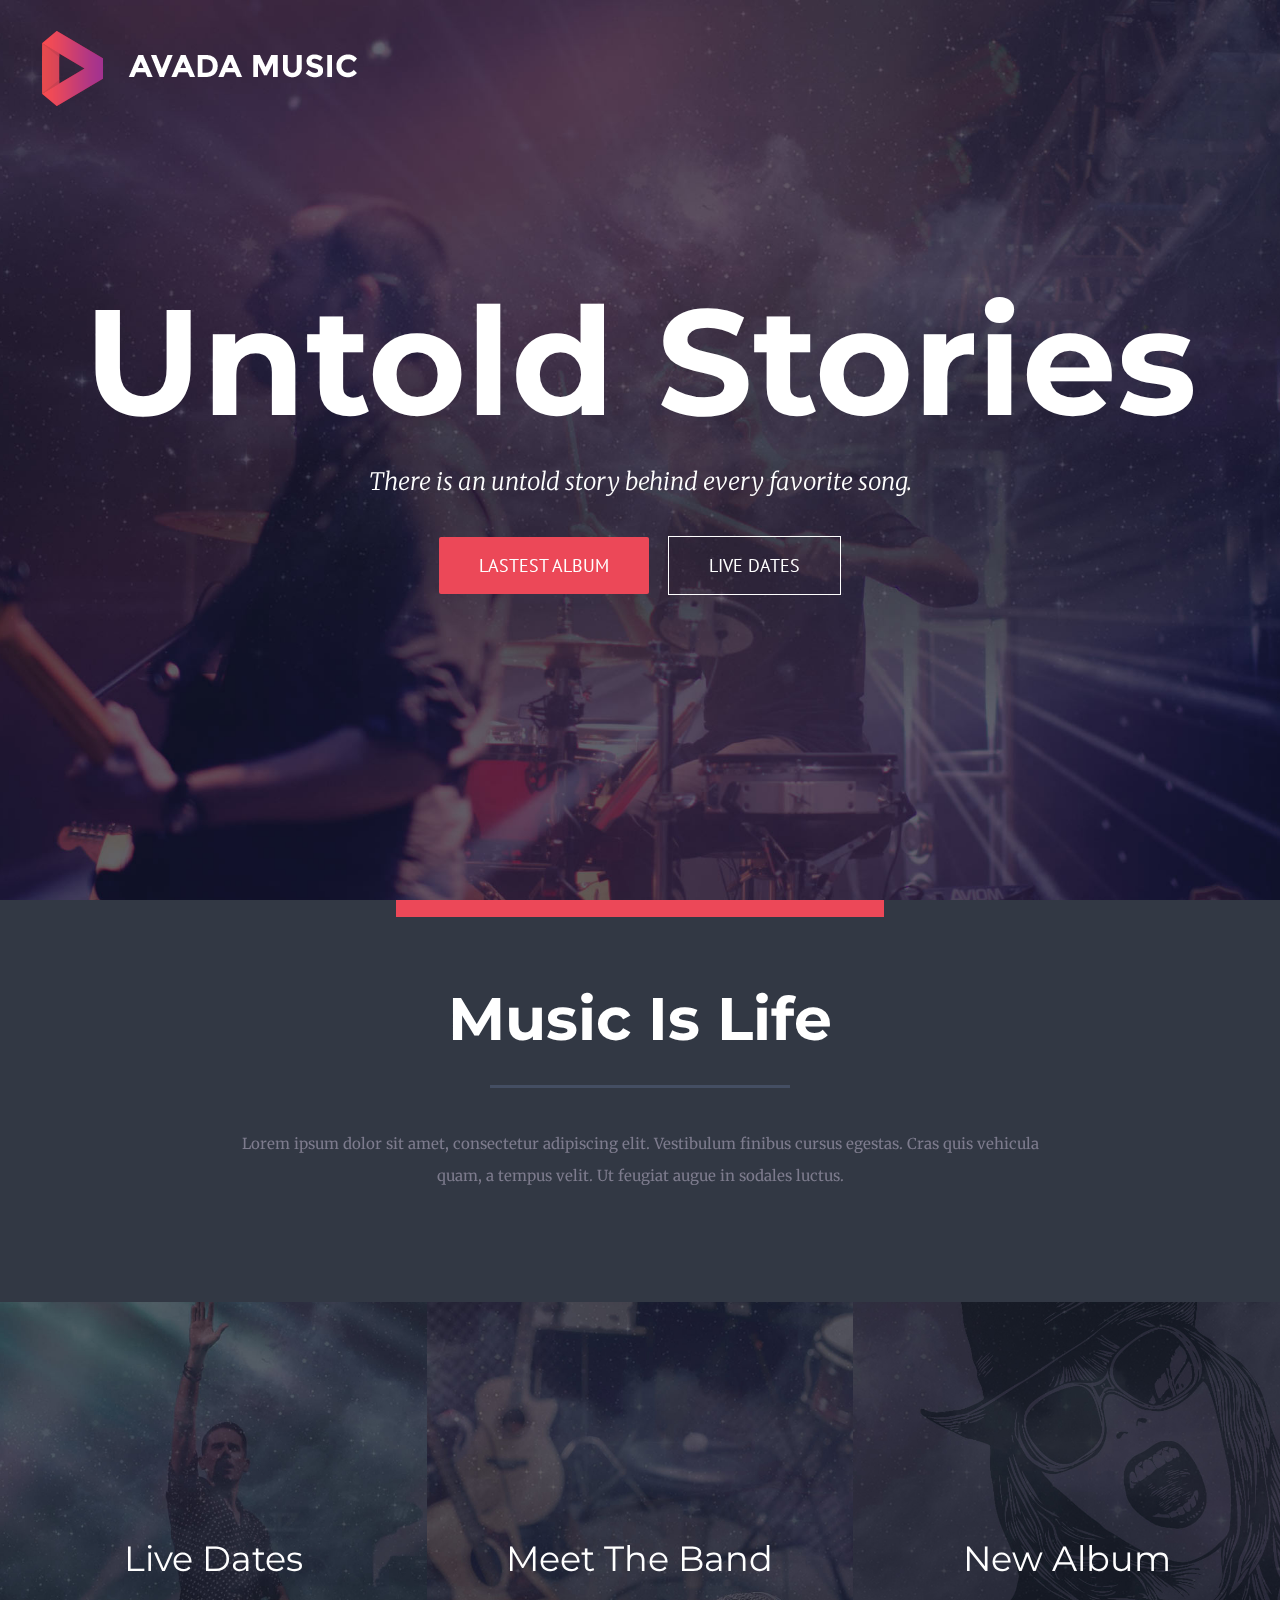
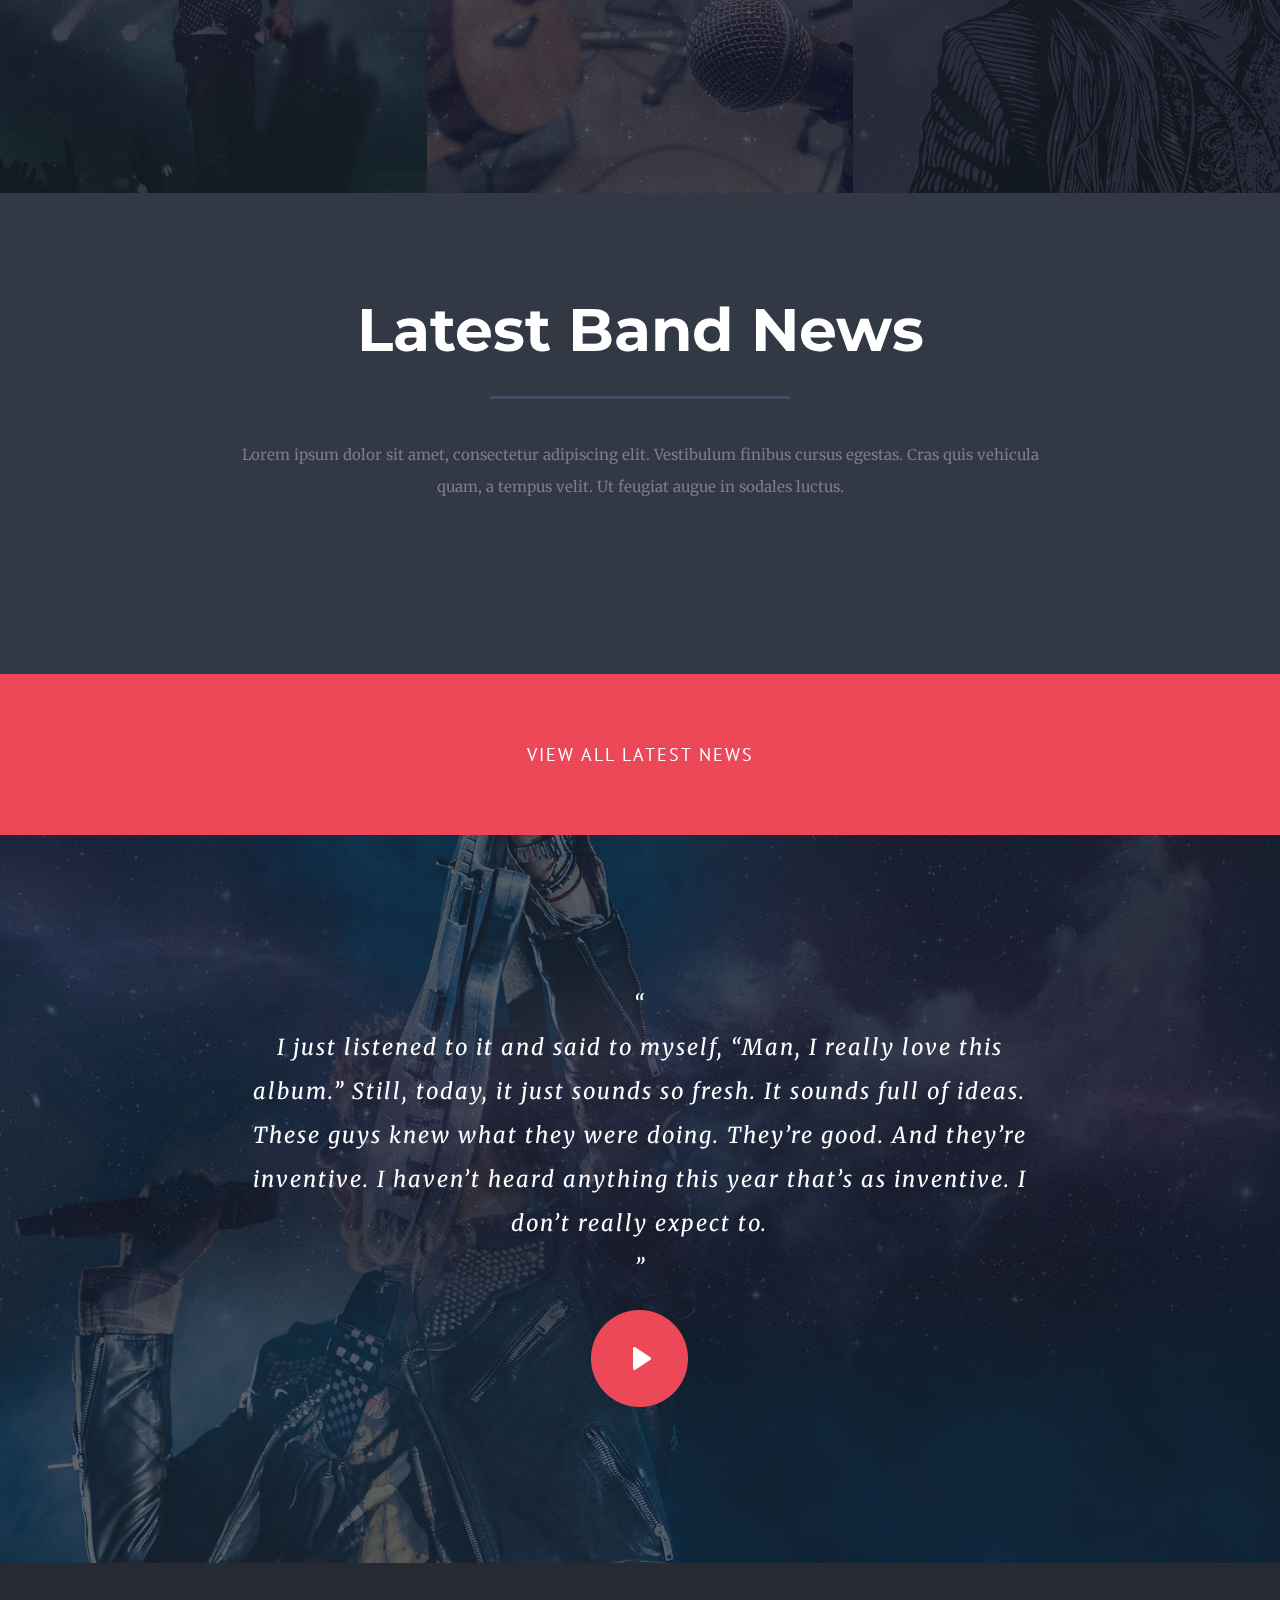
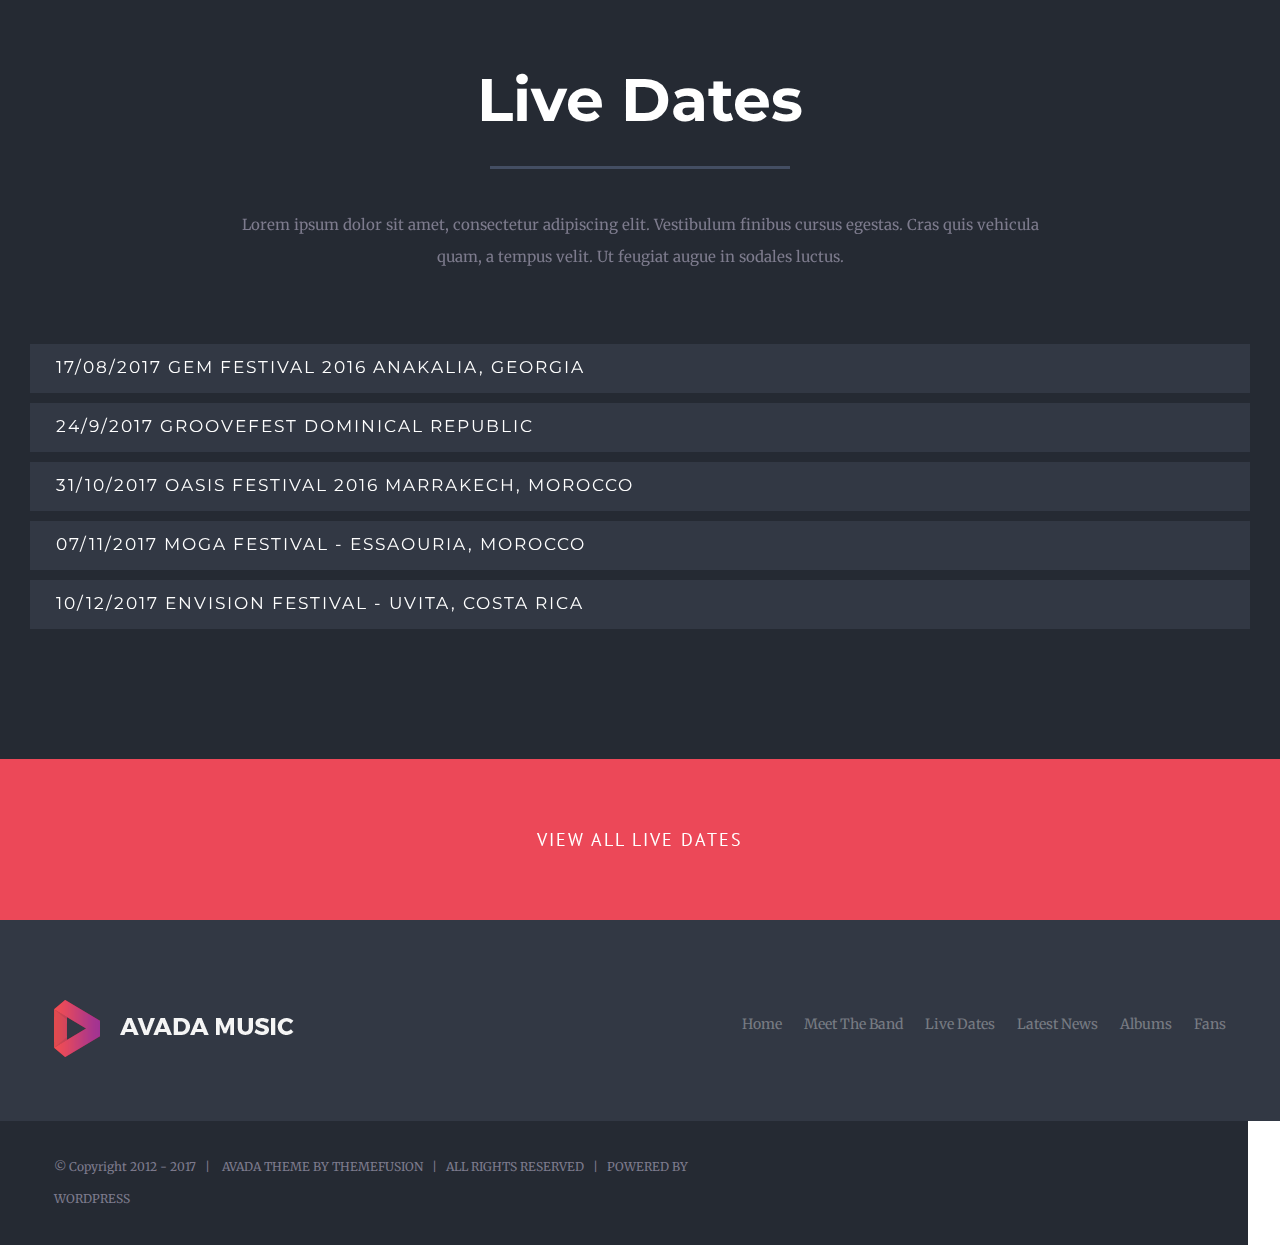
==== index.html @ a4598d30 "Home is almost done" ====
<!DOCTYPE html>
<html lang="en">
<head>
  <meta charset="UTF-8">
  <meta name="viewport" content="width=device-width, initial-scale=1.0">
  <meta http-equiv="X-UA-Compatible" content="ie=edge">
  <title>Document</title>
  <link href="https://fonts.googleapis.com/css?family=Merriweather:300i,400,400i,700|Montserrat:300,400,500,600,700|PT+Sans:400,700" rel="stylesheet">
  <link rel="stylesheet" href="css/style.css">
  <link rel="stylesheet" href="/css/font-awesome.min.css">
</head>
<body>
  <div class="wrapper">
    <header>
      <div class="header">
        <div class="row">
          <div class="logo">
            <a href="#"><img src="images/avada-music-logo.png" alt=""></a>
          </div>
        </div>
      </div>
    </header>
    <div class="slider-container">
      <div class="slider-content">
        <div class="content">
          <div class="heading-wrapper">
            <div class="heading">
              <h1>Untold Stories</h1>
            </div>
          </div>
          <div class="caption-wrapper">
            <div class="caption">
              <p>There is an untold story behind every favorite song.</p>
            </div>
          </div>
          <div class="button">
            <div class="button-1">
              <a href="">LASTEST ALBUM</a>
            </div>
            <div class="button-2">
              <a href="">LIVE DATES</a>
            </div>
          </div>
        </div>
      </div>
    </div>
    <main>
      <div main-content>
        <section>
          <div class="full-width">
            <div class="wrapper-music-is-life">
              <div class="row padding-bottom">
                <div class="content">
                  <div class="wrapper-red-line">
                    <div class="red-line"></div>
                  </div>
                  <div class="music-is-life-heading">
                    <h1>Music Is Life</h1>
                    <div class="line"></div>
                    <p>
                      Lorem ipsum dolor sit amet, consectetur adipiscing elit.
                      Vestibulum finibus cursus egestas. Cras quis vehicula quam,
                      a tempus velit. Ut feugiat augue in sodales luctus.
                     </p>
                  </div>
                </div>
              </div>
            </div>
          </div>
          <div class="music-info full-width">
            <div class="music-info-content">
              <div class="wrapper-music-info">
                <div class="col">
                  <div class="music-info-title">
                    <h1>Live Dates</h1>
                  </div>
                  <div class="">
                    <a href="#">
                      <span class="bg-img live-dates-img"></span>
                    </a>
                  </div>
                </div>
                <div class="col">
                  <div class="music-info-title">
                    <h1>Meet The Band</h1>
                  </div>
                  <div class="">
                    <a href="#">
                      <span class="bg-img meet-band-img"></span>
                    </a>
                  </div>
                </div>
                <div class="col">
                  <div class="music-info-title">
                    <h1>New Album</h1>
                  </div>
                  <div class="">
                    <a href="#">
                      <span class="bg-img new-album-img"></span>
                    </a>
                  </div>
                </div>
              </div>
            </div>
          </div>
          <div class="full-width">
            <div class="wrapper-music-is-life">
              <div class="row padding-wrapper">
                <div class="content">
                  <div class="music-is-life-heading">
                    <h1>Latest Band News</h1>
                    <div class="line"></div>
                    <p>
                      Lorem ipsum dolor sit amet, consectetur adipiscing elit.
                      Vestibulum finibus cursus egestas. Cras quis vehicula quam,
                      a tempus velit. Ut feugiat augue in sodales luctus.
                     </p>
                     <div class="separator"></div>
                  </div>
                </div>
              </div>
            </div>
          </div>
          <div class="full-width view-all-news">
            <a href="">VIEW ALL LATEST NEWS</a>
          </div>
          <div class="full-width meaning-word ">
              <div class="word">
                <blockquote cite="http://">
                  <q>
                    <p>I just listened to it and said to myself, “Man, I really love this album.” Still, today, it just sounds so fresh. It sounds full of ideas. These guys knew what they were doing. They’re good. And they’re inventive. I haven’t heard anything this year that’s as inventive. I don’t really expect to.</p>
                  </q>
                </blockquote>
                <div class="separate"></div>
                <div class="play-button">
                  <a href="">
                    <img src="images/band_interview_play_icon.png" alt="">
                  </a>
                </div>
              </div>
              <div class="bg-word"></div>
          </div>
          <div class="full-width">
            <div class="wrapper-music-is-life">
              <div class="row padding-wrapper-live-dates">
                <div class="content">
                  <div class="music-is-life-heading">
                    <h1>Live Dates</h1>
                    <div class="line"></div>
                    <p>
                      Lorem ipsum dolor sit amet, consectetur adipiscing elit.
                      Vestibulum finibus cursus egestas. Cras quis vehicula quam,
                      a tempus velit. Ut feugiat augue in sodales luctus.
                     </p>
                     <div class="separator"></div>
                  </div>
                  <div class="accordian">
                    <div class="accordian-item">
                      <a href="">
                        <div class="icon"><i></i></div>
                        <div class="time-and-place">17/08/2017 GEM FESTIVAL 2016 ANAKALIA, GEORGIA</div>
                      </a>
                    </div>
                    <div class="accordian-item">
                      <a href="">
                        <div class="icon"><i></i></div>
                        <div class="time-and-place">24/9/2017 GROOVEFEST DOMINICAL REPUBLIC</div>
                      </a>
                    </div>
                    <div class="accordian-item">
                      <a href="">
                        <div class="icon"><i></i></div>
                        <div class="time-and-place">31/10/2017 OASIS FESTIVAL 2016 MARRAKECH, MOROCCO</div>
                      </a>
                    </div>
                    <div class="accordian-item">
                      <a href="">
                        <div class="icon"><i></i></div>
                        <div class="time-and-place">07/11/2017 MOGA FESTIVAL - ESSAOURIA, MOROCCO</div>
                      </a>
                    </div>
                    <div class="accordian-item">
                      <a href="">
                        <div class="icon"><i></i></div>
                        <div class="time-and-place">10/12/2017 ENVISION FESTIVAL - UVITA, COSTA RICA</div>
                      </a>
                    </div>
                  </div>
                </div>
              </div>
            </div>
          </div>
          <div class="full-width view-all-news">
            <a href="">VIEW ALL LIVE DATES</a>
          </div>
        </section>
      </div>
    </main>
    <div class="footer">
      <div class="footer-1">
        <div class="footer-row">
          <div class="logo-footer">
            <img src="images/logo_footer.png" alt="">
          </div>
          <div class="nav-footer">
            <nav>
              <ul>
                <li><a href="">Home</a></li>
                <li><a href="">Meet The Band</a></li>
                <li><a href="">Live Dates</a></li>
                <li><a href="">Latest News</a></li>
                <li><a href="">Albums</a></li>
                <li><a href="">Fans</a></li>
              </ul>
            </nav>
          </div>
        </div>
      </div>
      <div class="footer-2">
          <div class="footer-2-copy-right">
              © Copyright 2012 - 2017&nbsp&nbsp&nbsp|
              &nbsp&nbsp&nbspAVADA THEME BY <a href="">THEMEFUSION</a>&nbsp&nbsp&nbsp|&nbsp&nbsp&nbspALL RIGHTS
              RESERVED&nbsp&nbsp&nbsp|&nbsp&nbsp&nbspPOWERED BY
              <a href="">WORDPRESS</a>
          </div>
          <div class="contact">
            <div>
              <a href=""><i class="fa fa-facebook" aria-hidden="true"></i></a>
            </div>
          </div>
      </div>

    </div>
  </div>

</body>
</html>
---- css/style.css ----
/* This is the style of the page
    Author: HoangTran
*/

/* GLOBAL
*******************/
* {
  margin: 0;
  padding: 0;
  box-sizing: border-box;
}
body, html {
  width: 100%;
  height: 100%;
}
h1 {
  font-size: 16px;
  font-weight: normal;
}
a {
  text-decoration: none;
}
.full-width {
  margin-left: -30px;
  margin-right: -30px;
}
.row {
  padding: 0 30px;
}
/* wrapper
******************/
.wrapper {
  /*color: rgb(255,255,255);*/
  color: #fff;
  height: 100%;
  position: relative;
}

/* header
*******************/
header {
  position: absolute;
  left: 0;
  right: 0;
}

/* logo */
.logo {
  position: relative;
  z-index: 9999;
  margin: 31px 0px;
  padding: 0 12px;
  display: inline-block;
}

/* slider
*******************/
.slider-container {
  background: url("../images/home_slider.jpg");
  background-position: 50% 50%;
  background-size: cover;
  background-repeat: no-repeat;
  background-attachment: fixed;
  height: 662px;
  width: 100%;
  position: relative;
  top: 0;
  left: 0;
  height: 100%;
}
/* slider content */
.slider-content {
  padding: 0 30px;
  position: fixed;
  top: 30%;
  z-index: 1;
  width: 100%;
}
.content {
  text-align: center;
  max-width: 1250px;
  margin: 0 auto;
}
.heading-wrapper {
  display: block;
}
.heading h1{
  display: inline-block;
  font-size: 150px;
  font-weight: 700;
  font-family: 'Montserrat', sans-serif;
  margin-bottom: 10px;
}
.caption-wrapper {
  display: block;
}
.caption {
  display: inline-block;
  font-size: 24px;
  font-weight: 300;
  font-family: 'Merriweather', serif !important;
  font-style: italic;
  line-height: 38px;
}
.button {
  text-align: center;
  margin-top: 35px;
}
.button a {
  text-decoration: none;
  color: #fff;
  font-family: 'PT Sans', sans-serif;
  font-size: 18px;
  font-weight: 400;
}
.button-1 {
  display: inline-block;
  margin: 0 7.5px;
  background: #ec4858;
  border-radius: 2px;
}
.button-1 a {
  display: inline-block;
  padding: 17px 40px;
}
.button-1:hover a{
  background: #fff;
  color: #000;
}
.button-2 {
  display: inline-block;
  margin: 0 7.5px;
  border: 1px #fff solid;
  position: relative;
  z-index: -1;
}
.button-2:hover a{
  background: #fff;
  color: #000;
}
.button-2 a {
  display: inline-block;
  padding: 17px 40px
}

/* main
******************/
main {
  padding: 0 30px;
  position: relative;
  z-index: 10;
}
.wrapper-music-is-life {
  background-color: #323844;
}
.padding-bottom {
  padding-bottom: 90px;
}
.content {
  text-align: center;
}
.wrapper-red-line {
  padding-bottom: 65px;
}
.red-line{
  border: 1px solid black;
  max-width: 40%;
  border-top-width: 16px;
  border-color: #ec4858;
  margin: 0 auto;
}
.music-is-life-heading {
  width: 65.3333%;
  margin: 0 auto;
}
.music-is-life-heading h1 {
  font-family: 'Montserrat', sans-serif;
  font-size: 60px;
  font-weight: 700;
  color: #fff;
  margin-bottom: 30px;
}
.line {
  border: 1px solid black;
  border-color: #444e63;
  border-top-width: 2px;
  max-width: 300px;
  margin: 0 auto;
  margin-bottom: 40px;
}
.music-is-life-heading p {
  font-family: 'Merriweather', serif;
  font-size: 15px;
  font-weight: 400;
  color: #7d7b8d;
  line-height: 32px;
  margin-bottom: 20px;
}
.wrapper-music-info {
  text-align: center;
}
.wrapper-music-info:after{
  content: "";
  display: block;
  clear: both;
}
.col {
  width: calc(33.33% - ( ( 0px + 0px ) * 0.3333 ) );
  float: left;
  position: relative;
}
.music-info-title h1 {
  font-family: 'Montserrat', sans-serif;
  font-size: 35px;
  font-weight: 400;
  padding: 55% 0px 50% 0px;
  position: relative;
  z-index: 2;
  pointer-events: none;
}
.bg-img {
  background-position: center center;
  background-size: cover;
  background-repeat: no-repeat;
  position: absolute;
  top: 0;
  left: 0;
  width: 100%;
  height: 100%;

}
.live-dates-img {
  background-image: url("../images/home_section_middle-1.jpg");
}
.meet-band-img {
  background-image: url("../images/home-section1-1.jpg");
}
.new-album-img {
  background-image: url("../images/home-section1-3.jpg");
}
.padding-wrapper {
  padding-top: 100px;
  padding-bottom: 100px;
}
.separator {
  margin-top: 70px;
  height: 1px;
}
.test {
  height: 400px;
  background-color: red;
}
/* article
*********************/
.margin-left-right {
  margin-left: -15px;
  margin-right: -15px;
}
.article-content {
  position: relative;
}
.technology-and-music {
  padding: 15px;
  width: 66.66%;
  position: absolute;
  top: 0;
  left: 0;
}
.tech-img {
  background-image: url("../images/blog_music_techo-1200x600.jpg");
  background-position: center center;
  background-repeat: no-repeat;
  background-size: cover;
  padding-top: calc((100% + 24px) * 0.4 - 15px);
}
.view-all-news {
  padding: 70px 0;
  text-align: center;
  background-color: #ec4858;
}
.view-all-news a {
  font-family: 'PT Sans', sans-serif;
  font-size: 18px;
  font-weight: 400px;
  line-height: 21px;
  letter-spacing: 2px;
  color: #fff;
}
.meaning-word {
  padding: 12% 30px 10% 30px;
  position: relative;
  text-align: center;
}
.word {
  width: 65.33%;
  margin: 0 auto;
}
.bg-word {
  background-image: url("../images/home-testimonial-parallax.jpg");
  background-size: cover;
  background-repeat: no-repeat;
  background-position: left center;
  position: absolute;
  top: 0;
  left: 0;
  height: 100%;
  width: 100%;
}
.word {
  font-family: 'Merriweather', serif;
  font-size: 22px;
  font-weight: 400;
  line-height: 44px;
  letter-spacing: 2px;
  font-style: italic;
  position: relative;
  z-index: 2;
}
.play-button {
  margin-bottom: 20px;
}
.separate {
  height: 1px;
  margin-top: 20px;
}

.padding-wrapper-live-dates {
  padding-top: 100px;
  padding-bottom: 120px;
  background-color: #252a33;
}
.accordian {
  text-align: left;
}
.accordian-item {
  margin-bottom: 10px;
  background-color: #323844;
}
.accordian-item a {
  padding: 13px 12px;
  display: block;
}
.icon {
  display: inline-block;
}
.time-and-place {
  display: inline-block;
  font-family: 'Montserrat', sans-serif;
  font-size: 17px;
  font-weight: 400;
  color: #fff;
  letter-spacing: 2px;
}
.accordian-item i:before{
  font-family: IcoMoon;
  content: "\e61d";
  font-style: normal;
  line-height: 22px;
  font-size: 13px;
}

/* footer
*************************/
.footer {
  position: relative;
  z-index: 10;
}
.footer-1 {
  background-color: #323844;
  padding: 80px 30px 60px 30px;
}
.footer-row {
  padding-left: 2%;
  padding-right: 2%;
  width: 100%;
}
.logo-footer {
  display: inline-block;
  width: 50%;
}
.nav-footer {
  box-sizing: border-box;
  width: 50%;
  /*display: inline-block;*/
  float: right;
  text-align: right;
}
.nav-footer nav {
  margin-top: 15px;
}
.nav-footer ul {

  list-style: none;
  display: inline-block;
  color: rgba(255,255,255,.35);
}
.nav-footer ul li {
  display: inline-block;
  margin-left: 18px;
}
.nav-footer a {
  color: rgba(255,255,255,.35);
  font-size: 14px;
  font-family: 'Merriweather', serif;
  font-weight: 400;
}
.footer-2 {
  padding: 30px;
  background-color: #252a33;
  display: table;
}
.footer-2-copy-right {
  display: table-cell;
  vertical-align: middle;
}
.footer-2-copy-right {
  padding: 0 2%;
  font-size: 12px;
  font-weight: 400;
  font-family: 'Merriweather', serif;
  color: #7d7b8d;
  line-height: 32px;
}
.footer-2-copy-right a {
  font-size: 12px;
  font-weight: 400;
  font-family: 'Merriweather', serif;
  color: #7d7b8d;
}

.contact {
  width: 40%;
  display: table-cell;
  vertical-align: middle;
}
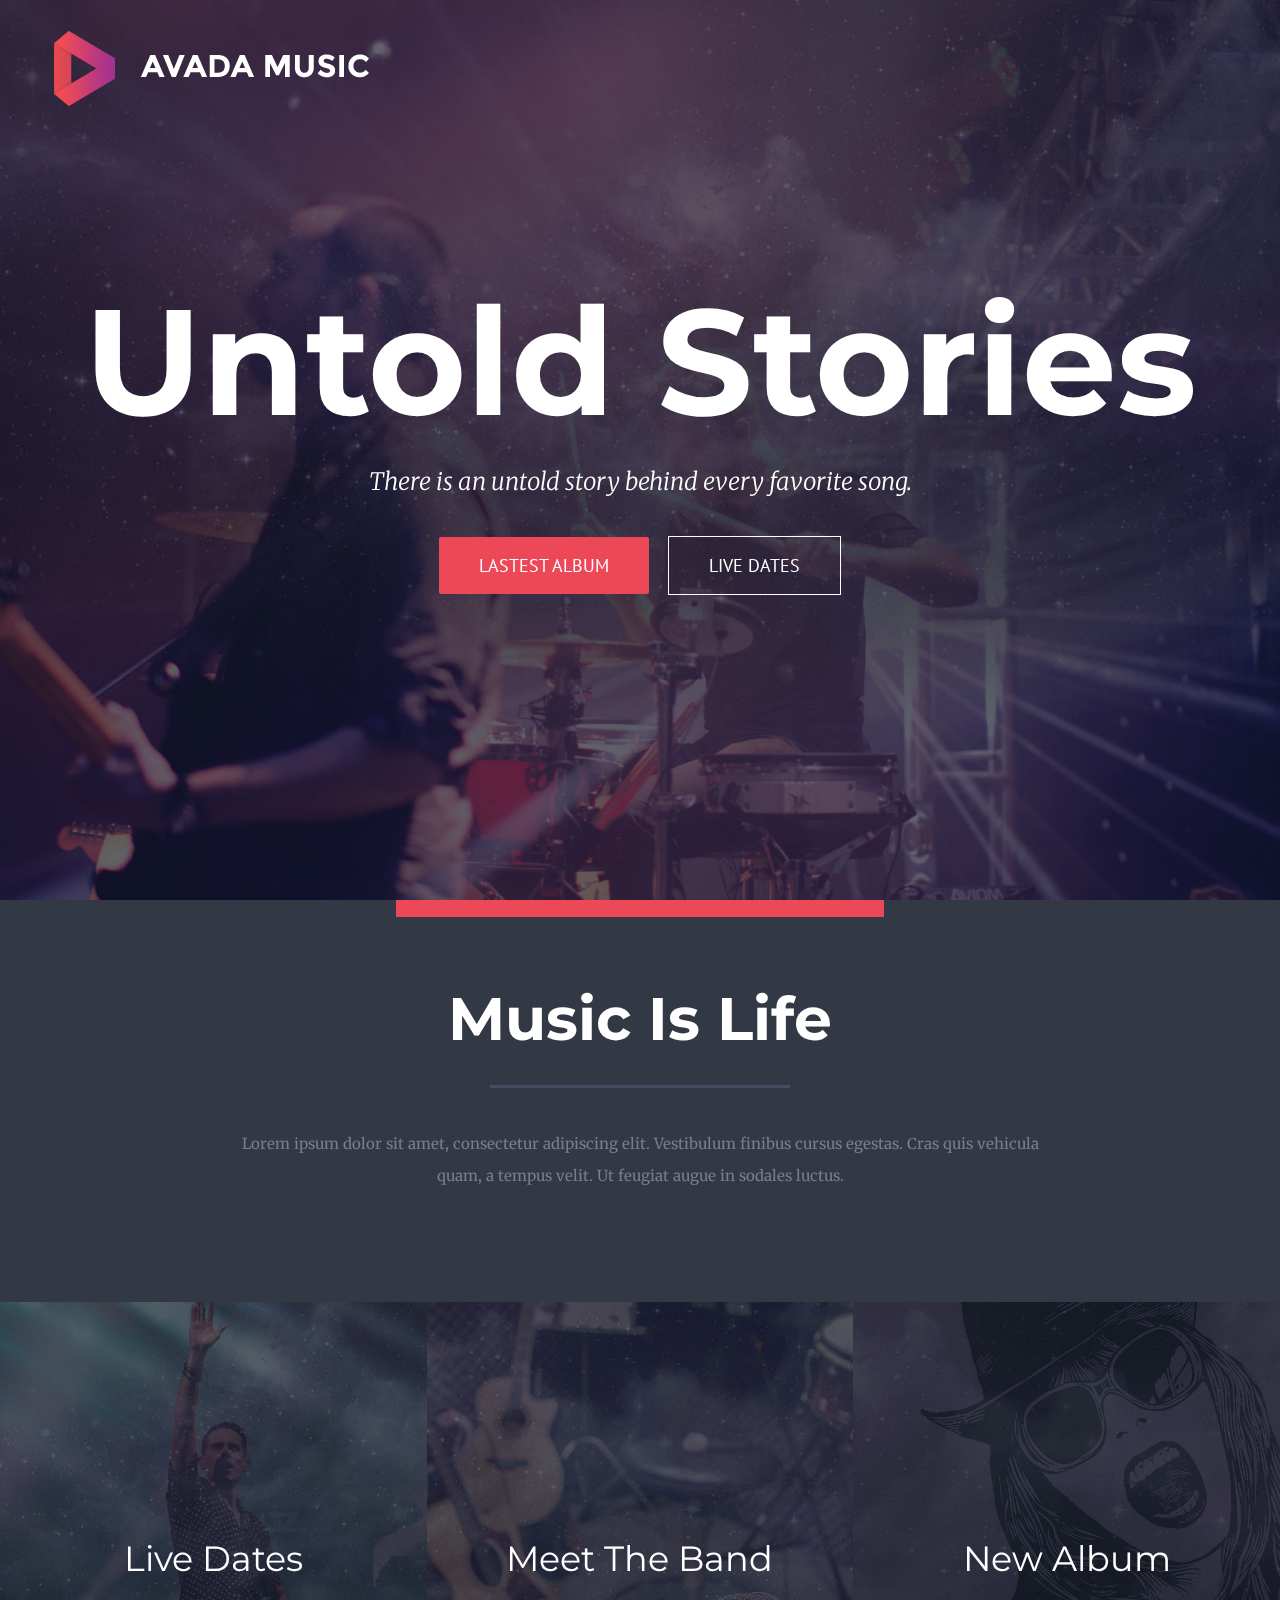
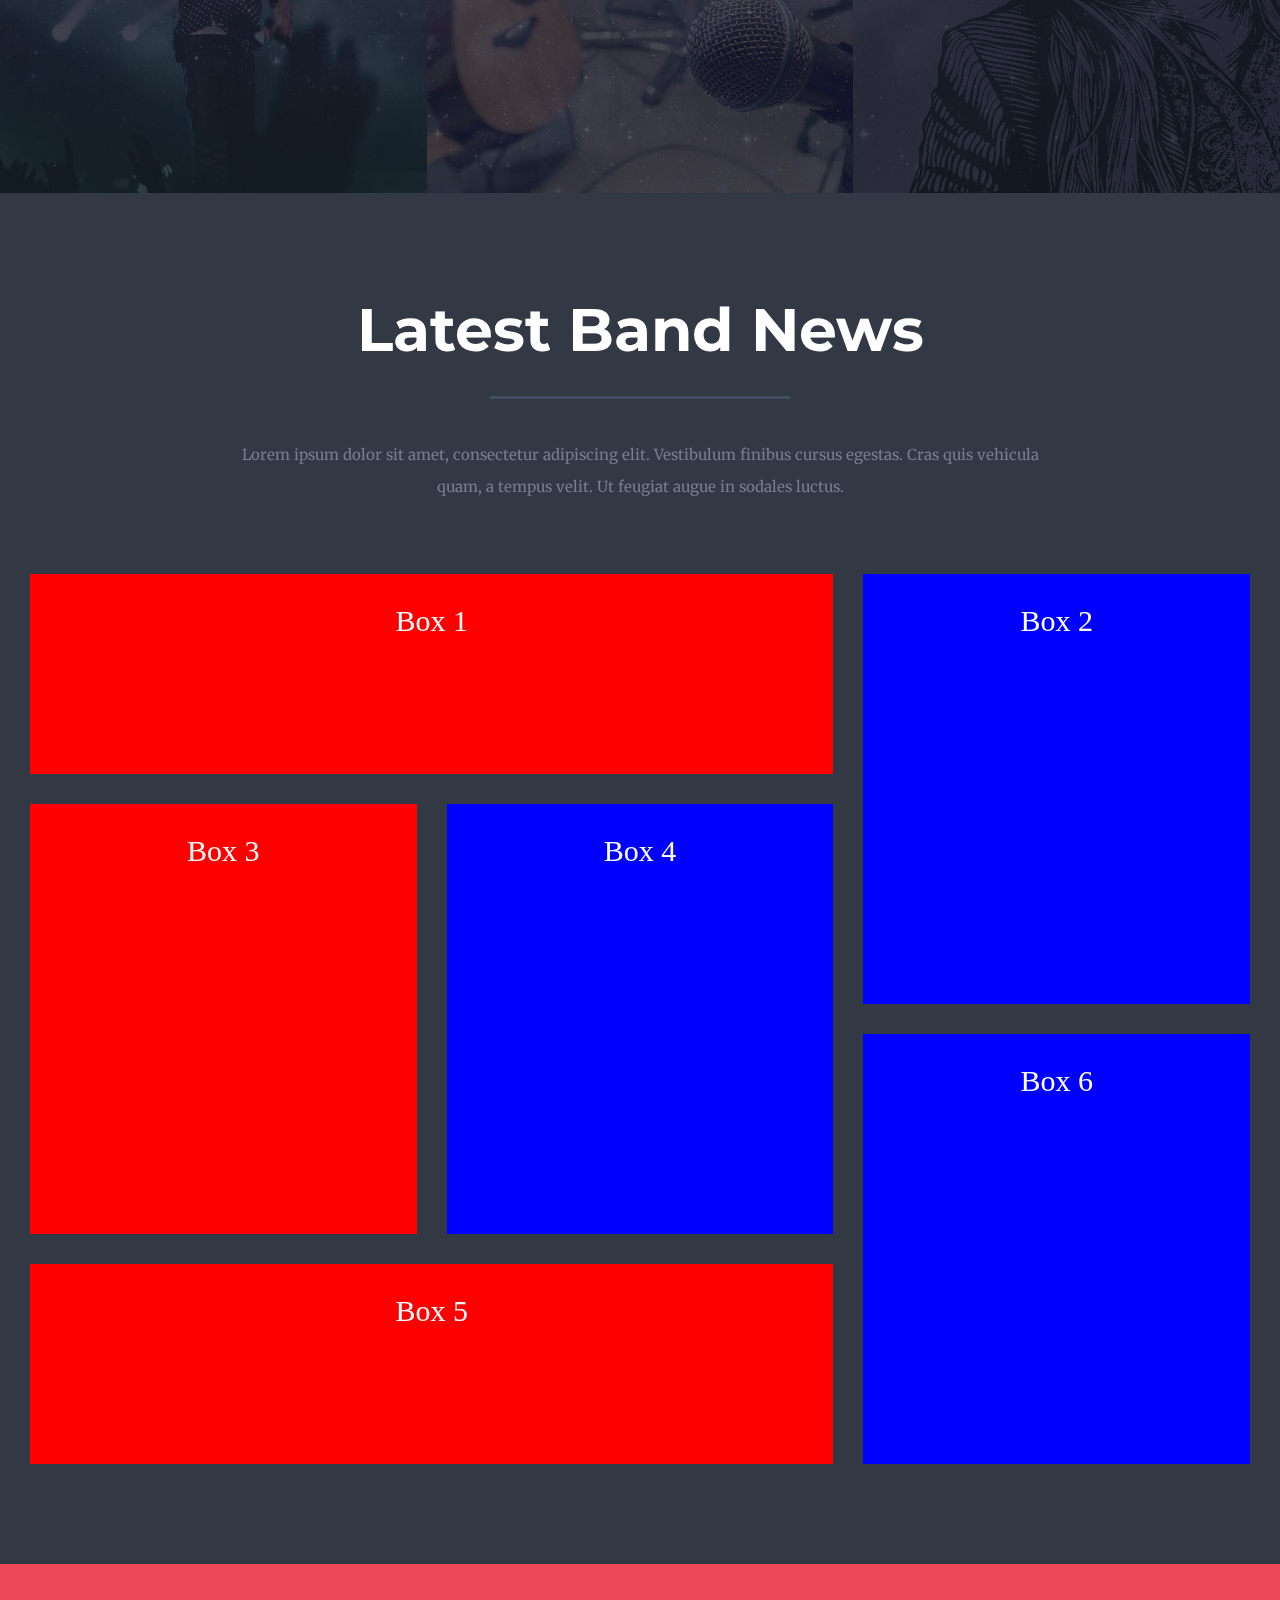
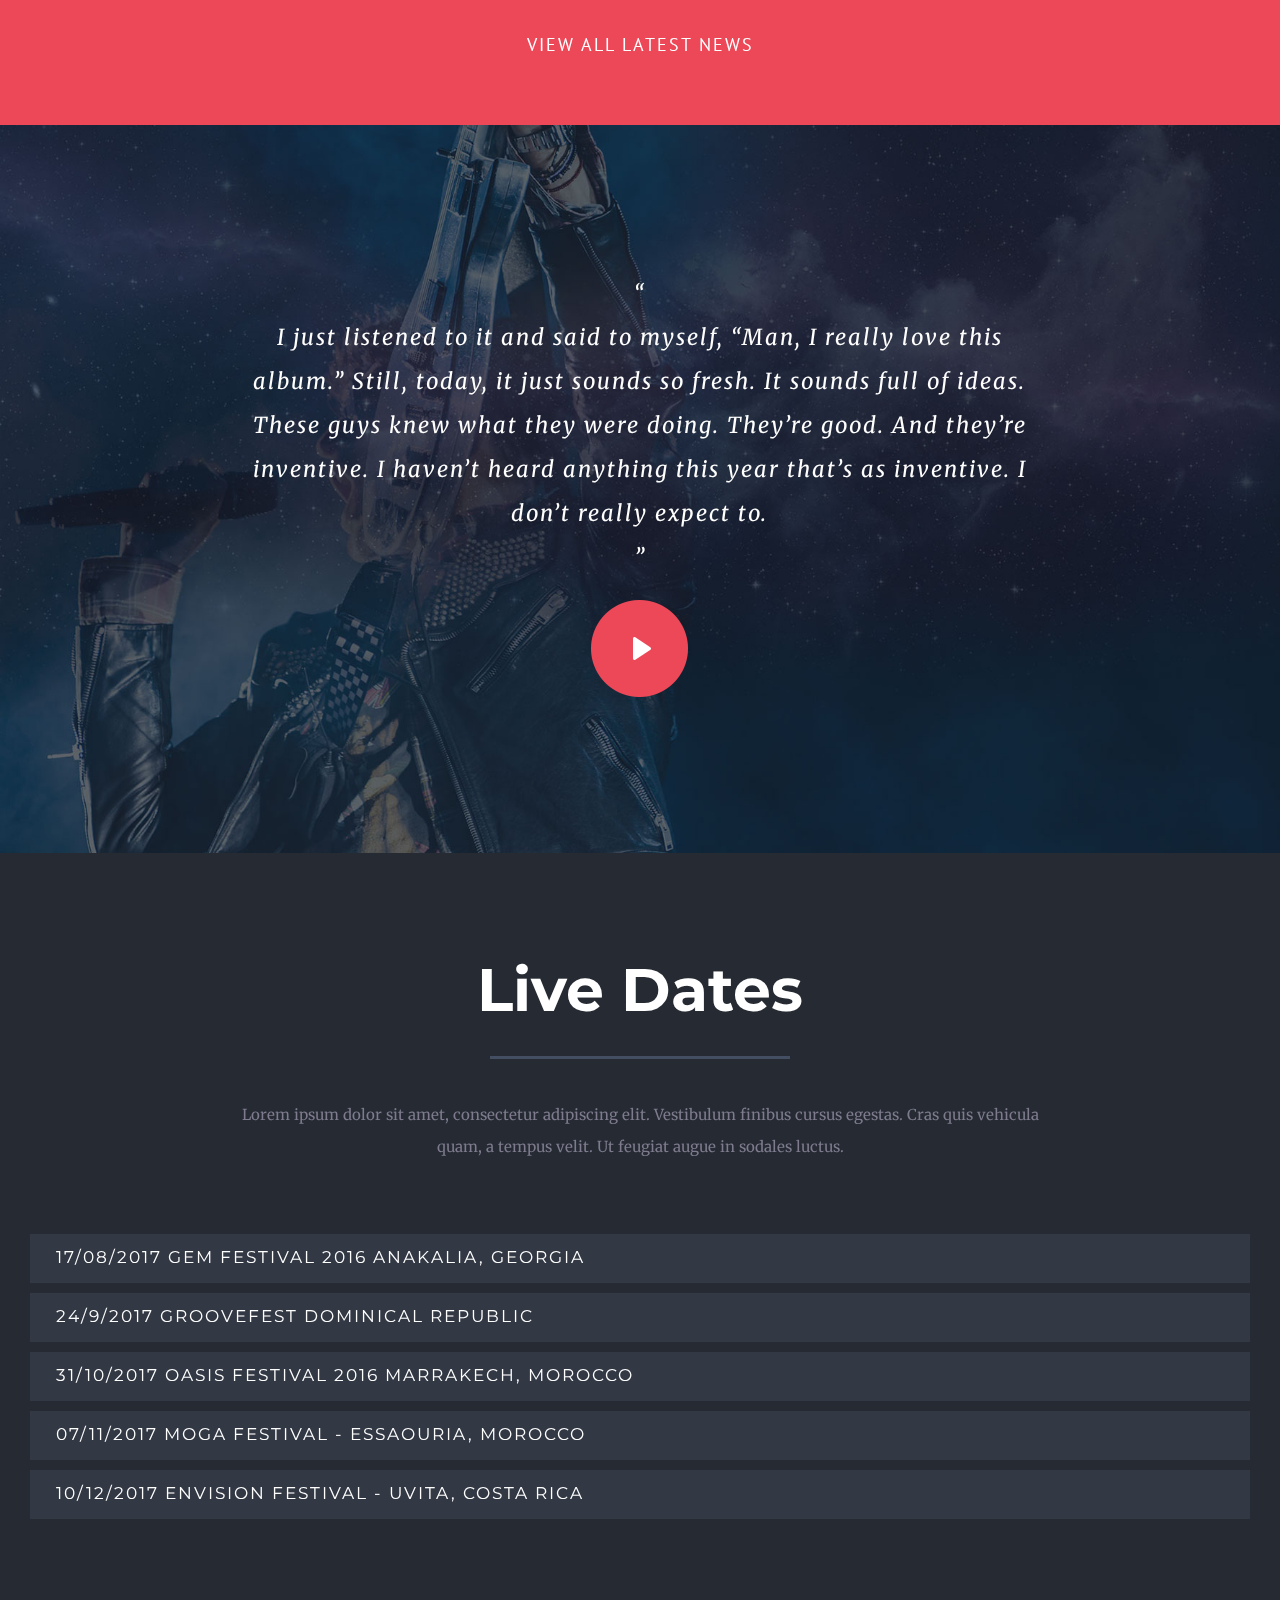
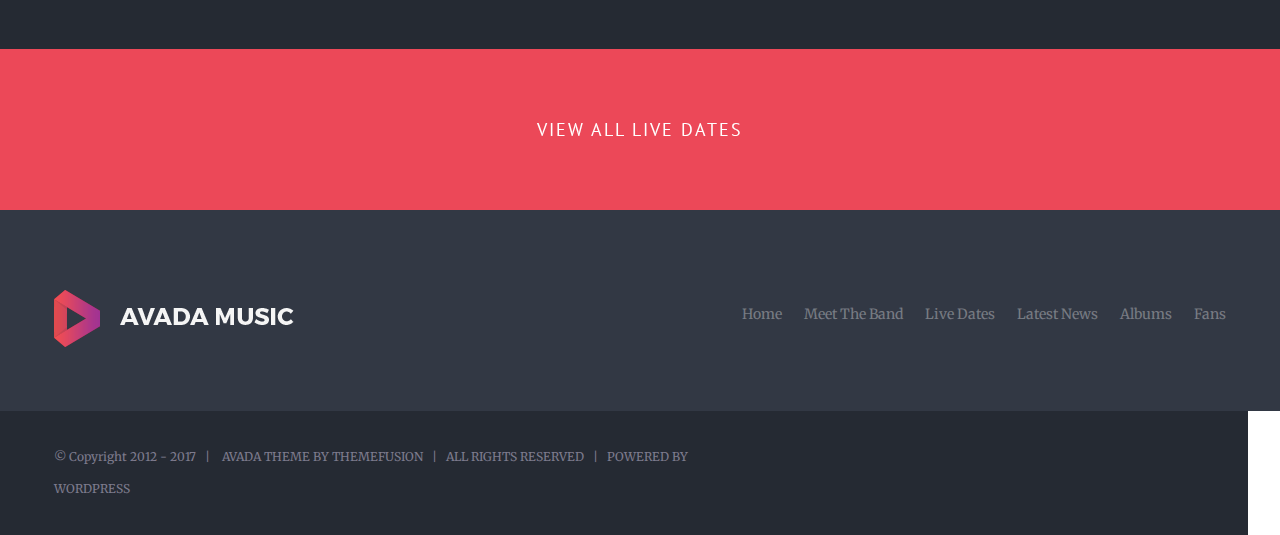
==== commit e3bc8d50: "Adding grid article in live dates section of index page" ====
--- a/index.html
+++ b/index.html
@@ -1,5 +1,6 @@
 <!DOCTYPE html>
 <html lang="en">
+
 <head>
   <meta charset="UTF-8">
   <meta name="viewport" content="width=device-width, initial-scale=1.0">
@@ -9,6 +10,7 @@
   <link rel="stylesheet" href="css/style.css">
   <link rel="stylesheet" href="/css/font-awesome.min.css">
 </head>
+
 <body>
   <div class="wrapper">
     <header>
@@ -58,10 +60,8 @@
                     <h1>Music Is Life</h1>
                     <div class="line"></div>
                     <p>
-                      Lorem ipsum dolor sit amet, consectetur adipiscing elit.
-                      Vestibulum finibus cursus egestas. Cras quis vehicula quam,
-                      a tempus velit. Ut feugiat augue in sodales luctus.
-                     </p>
+                      Lorem ipsum dolor sit amet, consectetur adipiscing elit. Vestibulum finibus cursus egestas. Cras quis vehicula quam, a tempus velit. Ut feugiat augue in sodales luctus.
+                    </p>
                   </div>
                 </div>
               </div>
@@ -111,11 +111,17 @@
                     <h1>Latest Band News</h1>
                     <div class="line"></div>
                     <p>
-                      Lorem ipsum dolor sit amet, consectetur adipiscing elit.
-                      Vestibulum finibus cursus egestas. Cras quis vehicula quam,
-                      a tempus velit. Ut feugiat augue in sodales luctus.
-                     </p>
-                     <div class="separator"></div>
+                      Lorem ipsum dolor sit amet, consectetur adipiscing elit. Vestibulum finibus cursus egestas. Cras quis vehicula quam, a tempus velit. Ut feugiat augue in sodales luctus.
+                    </p>
+                    <div class="separator"></div>
+                  </div>
+                  <div class="grid">
+                    <div class="box box-1">Box 1</div>
+                    <div class="box box-2">Box 2</div>
+                    <div class="box box-3">Box 3</div>
+                    <div class="box box-4">Box 4</div>
+                    <div class="box box-5">Box 5</div>
+                    <div class="box box-6">Box 6</div>
                   </div>
                 </div>
               </div>
@@ -125,20 +131,20 @@
             <a href="">VIEW ALL LATEST NEWS</a>
           </div>
           <div class="full-width meaning-word ">
-              <div class="word">
-                <blockquote cite="http://">
-                  <q>
+            <div class="word">
+              <blockquote cite="http://">
+                <q>
                     <p>I just listened to it and said to myself, “Man, I really love this album.” Still, today, it just sounds so fresh. It sounds full of ideas. These guys knew what they were doing. They’re good. And they’re inventive. I haven’t heard anything this year that’s as inventive. I don’t really expect to.</p>
                   </q>
-                </blockquote>
-                <div class="separate"></div>
-                <div class="play-button">
-                  <a href="">
+              </blockquote>
+              <div class="separate"></div>
+              <div class="play-button">
+                <a href="">
                     <img src="images/band_interview_play_icon.png" alt="">
                   </a>
-                </div>
-              </div>
-              <div class="bg-word"></div>
+              </div>
+            </div>
+            <div class="bg-word"></div>
           </div>
           <div class="full-width">
             <div class="wrapper-music-is-life">
@@ -148,11 +154,9 @@
                     <h1>Live Dates</h1>
                     <div class="line"></div>
                     <p>
-                      Lorem ipsum dolor sit amet, consectetur adipiscing elit.
-                      Vestibulum finibus cursus egestas. Cras quis vehicula quam,
-                      a tempus velit. Ut feugiat augue in sodales luctus.
-                     </p>
-                     <div class="separator"></div>
+                      Lorem ipsum dolor sit amet, consectetur adipiscing elit. Vestibulum finibus cursus egestas. Cras quis vehicula quam, a tempus velit. Ut feugiat augue in sodales luctus.
+                    </p>
+                    <div class="separator"></div>
                   </div>
                   <div class="accordian">
                     <div class="accordian-item">
@@ -217,21 +221,20 @@
         </div>
       </div>
       <div class="footer-2">
-          <div class="footer-2-copy-right">
-              © Copyright 2012 - 2017&nbsp&nbsp&nbsp|
-              &nbsp&nbsp&nbspAVADA THEME BY <a href="">THEMEFUSION</a>&nbsp&nbsp&nbsp|&nbsp&nbsp&nbspALL RIGHTS
-              RESERVED&nbsp&nbsp&nbsp|&nbsp&nbsp&nbspPOWERED BY
-              <a href="">WORDPRESS</a>
-          </div>
-          <div class="contact">
-            <div>
-              <a href=""><i class="fa fa-facebook" aria-hidden="true"></i></a>
-            </div>
-          </div>
+        <div class="footer-2-copy-right">
+          © Copyright 2012 - 2017&nbsp&nbsp&nbsp| &nbsp&nbsp&nbspAVADA THEME BY <a href="">THEMEFUSION</a>&nbsp&nbsp&nbsp|&nbsp&nbsp&nbspALL RIGHTS RESERVED&nbsp&nbsp&nbsp|&nbsp&nbsp&nbspPOWERED BY
+          <a href="">WORDPRESS</a>
+        </div>
+        <div class="contact">
+          <div>
+            <a href=""><i class="fa fa-facebook" aria-hidden="true"></i></a>
+          </div>
+        </div>
       </div>
 
     </div>
   </div>
 
 </body>
+
 </html>
--- a/css/style.css
+++ b/css/style.css
@@ -49,7 +49,7 @@
   position: relative;
   z-index: 9999;
   margin: 31px 0px;
-  padding: 0 12px;
+  padding: 0 2%;
   display: inline-block;
 }
 
@@ -172,6 +172,7 @@
 .music-is-life-heading {
   width: 65.3333%;
   margin: 0 auto;
+  position: relative;
 }
 .music-is-life-heading h1 {
   font-family: 'Montserrat', sans-serif;
@@ -229,6 +230,8 @@
   height: 100%;
 
 }
+/* live dates
+******************************/
 .live-dates-img {
   background-image: url("../images/home_section_middle-1.jpg");
 }
@@ -249,6 +252,50 @@
 .test {
   height: 400px;
   background-color: red;
+}
+.grid {
+  display: grid;
+  grid-template-columns:1fr 1fr 1fr;
+  grid-auto-rows:minmax(200px, auto);
+/*   grid-auto-columns: 10px; */
+  grid-gap: 30px;
+  max-width: 1250px;
+  margin: 0 auto;
+}
+.grid > div{
+    background: blue;
+    padding:1em;
+ }
+ .grid > div:nth-child(odd){
+    background:red;
+  }
+.box {
+  color: white;
+  font-size: 30px;
+}
+.box-1 {
+  grid-column: 1/3;
+  grid-row: 1/2;
+}
+.box-2 {
+  grid-column: 3/4;
+  grid-row:1/3;
+}
+.box-3{
+  grid-row: 2/4;
+  grid-column: 1/2;
+}
+.box-4 {
+  grid-row: 2/4;
+  grid-column: 2/3;
+}
+.box-5 {
+  grid-row: 4/5;
+  grid-column: 1/3;
+}
+.box-6 {
+  grid-row: 3/5;
+  grid-column: 3/4;
 }
 /* article
 *********************/
@@ -433,3 +480,31 @@
   display: table-cell;
   vertical-align: middle;
 }
+
+
+/* Live Dates Page
+********************************/
+.live-dates-container {
+  background: url("../images/live_date_slide.jpg");
+}
+.live-dates-row {
+  max-width: 1250px;
+  min-height: 483px;
+  width: 100%;
+  position: relative;
+}
+.col-6 {
+  position: relative;
+  width: 48% !important;
+}
+.col-6 .img {
+  background-image: url("../images/about-gallery2.jpg");
+  background-position: left top;
+  background-size: cover;
+  background-repeat: no-repeat;
+  width: 100%;
+  height: 100%;
+  position: absolute;
+  top: 0;
+  left: 0;
+}
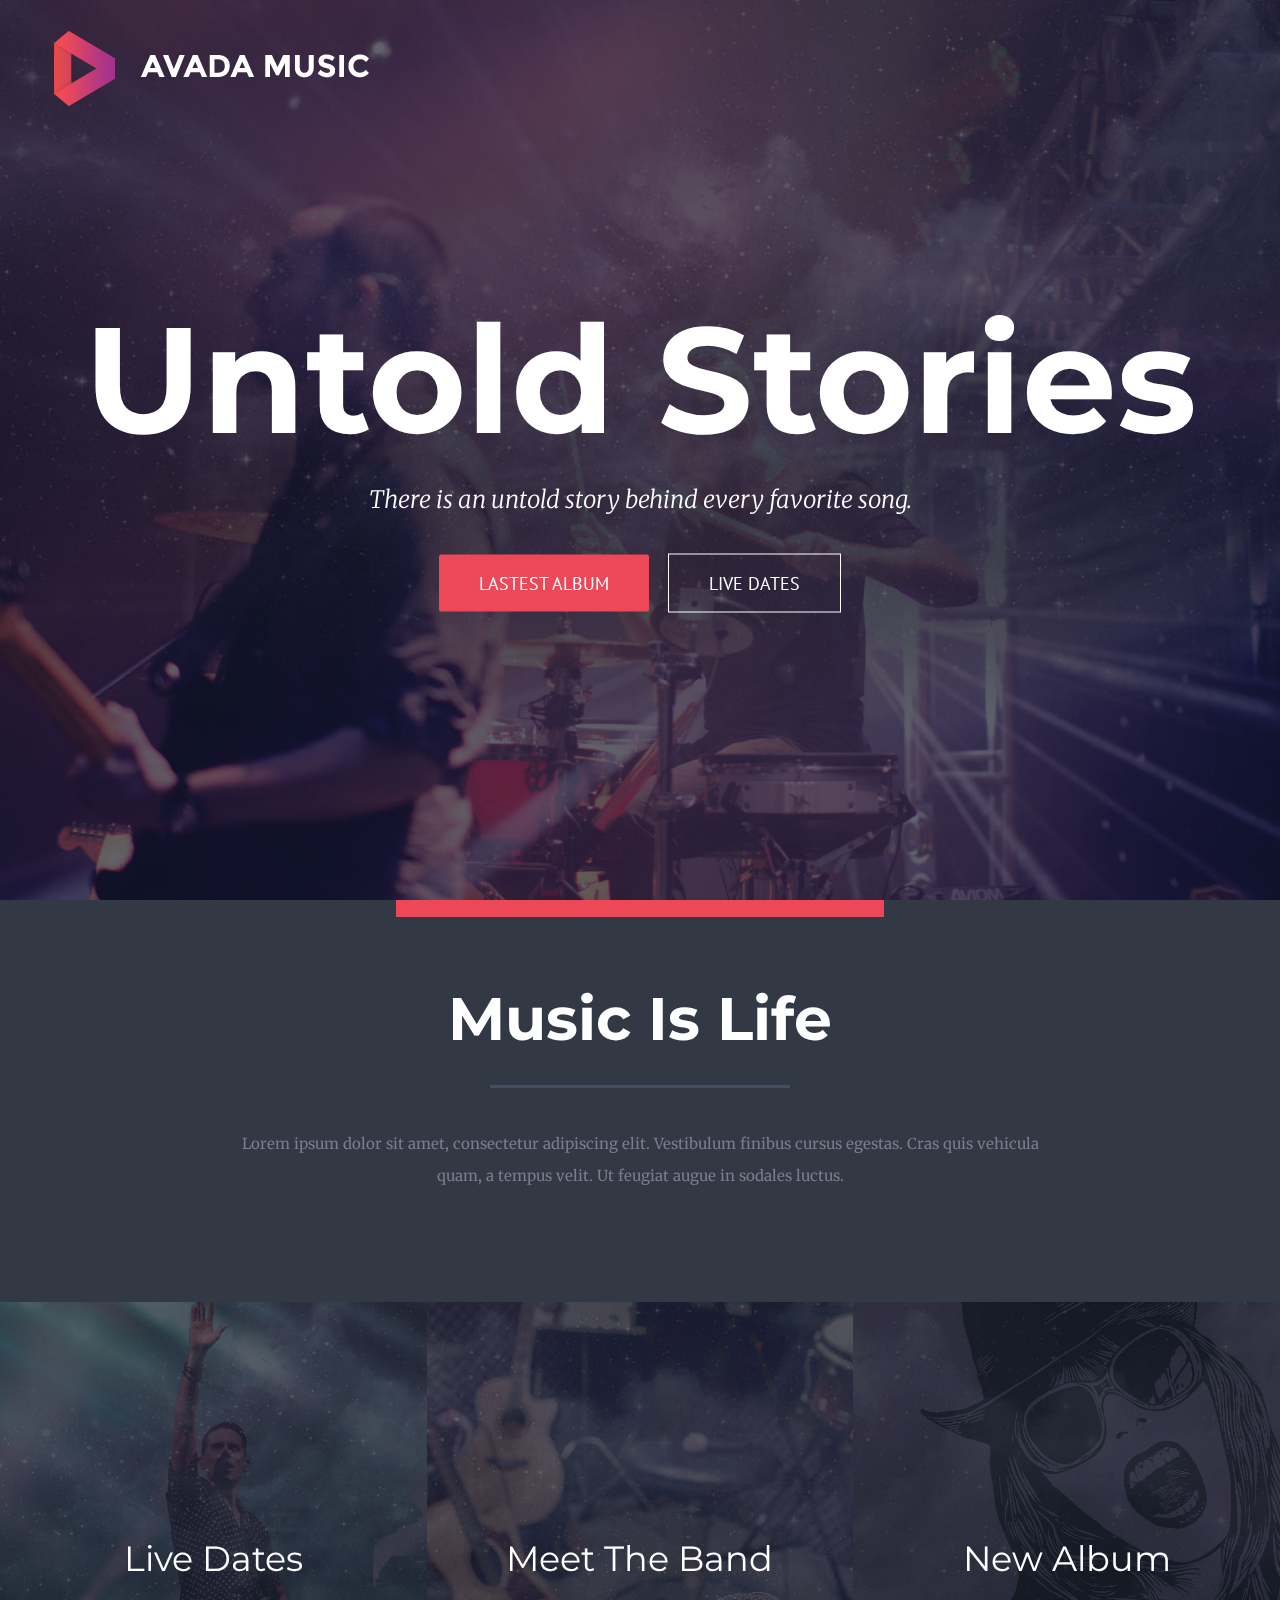
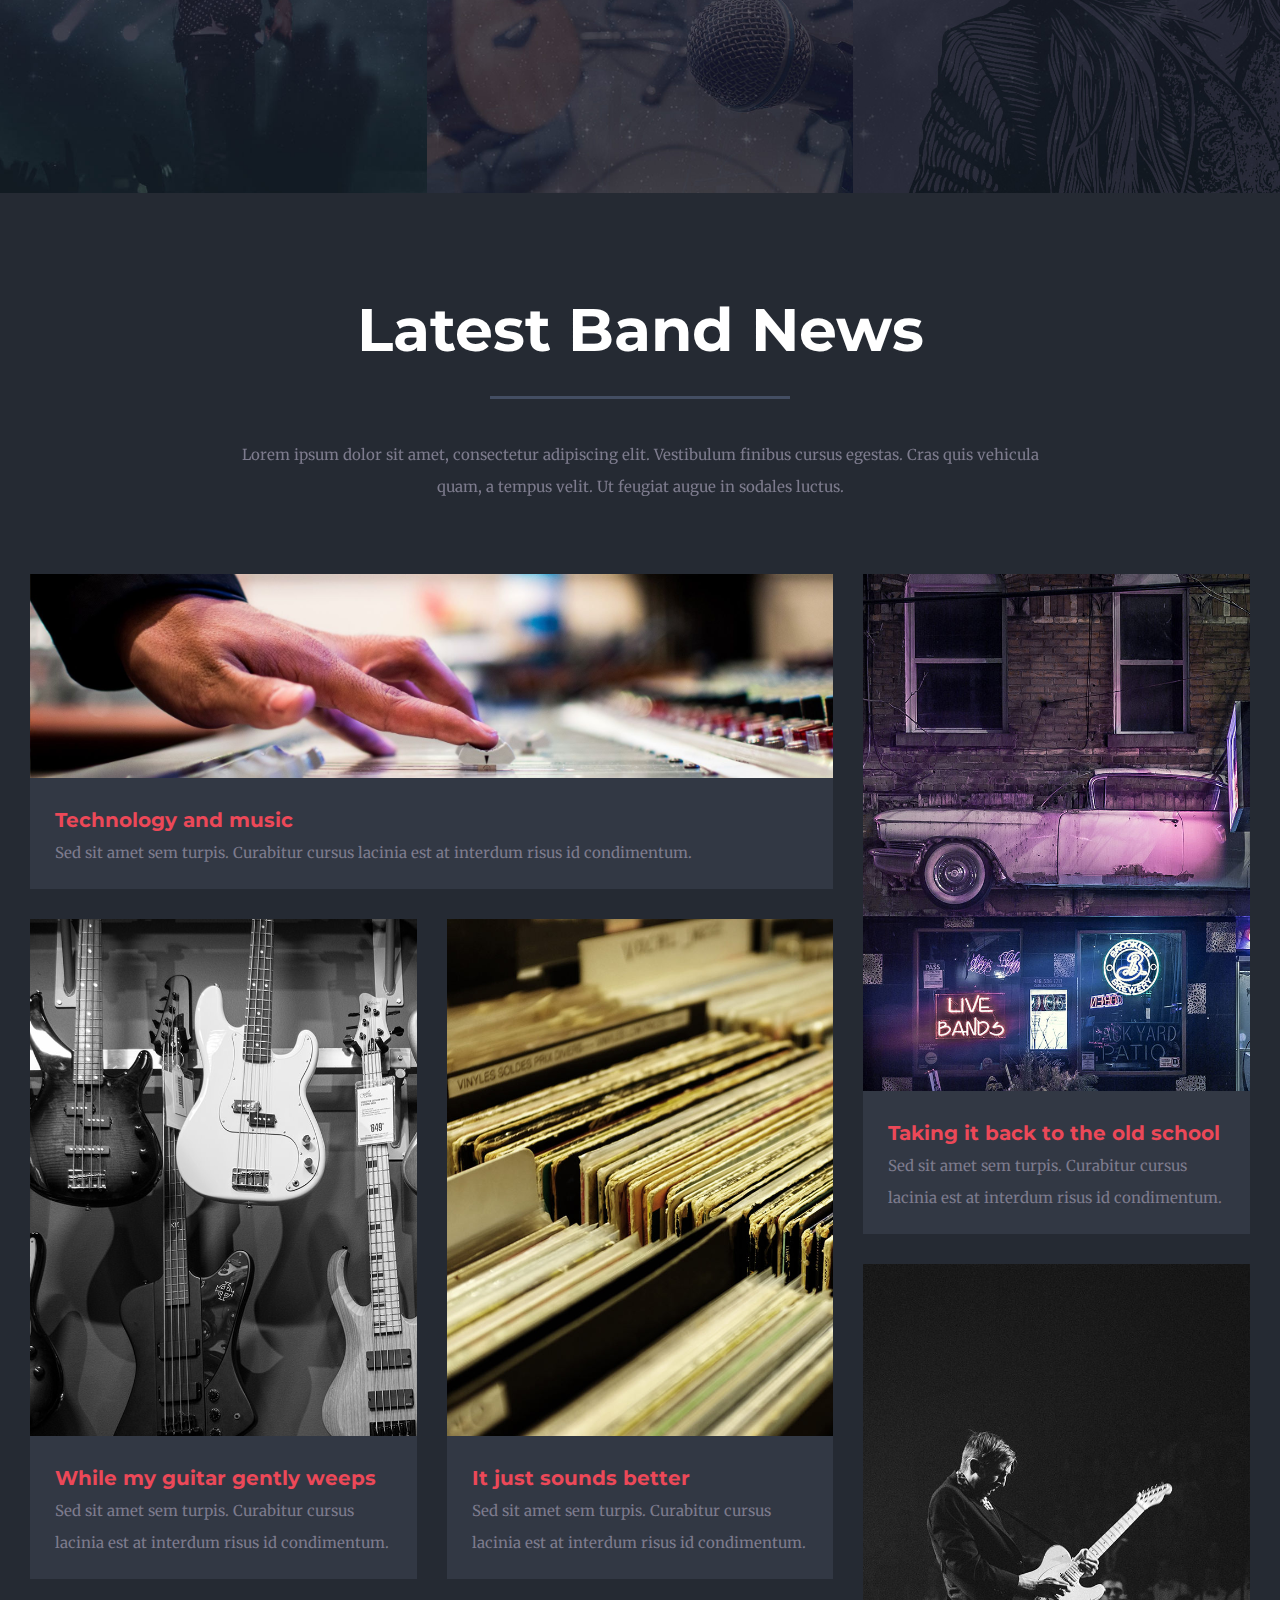
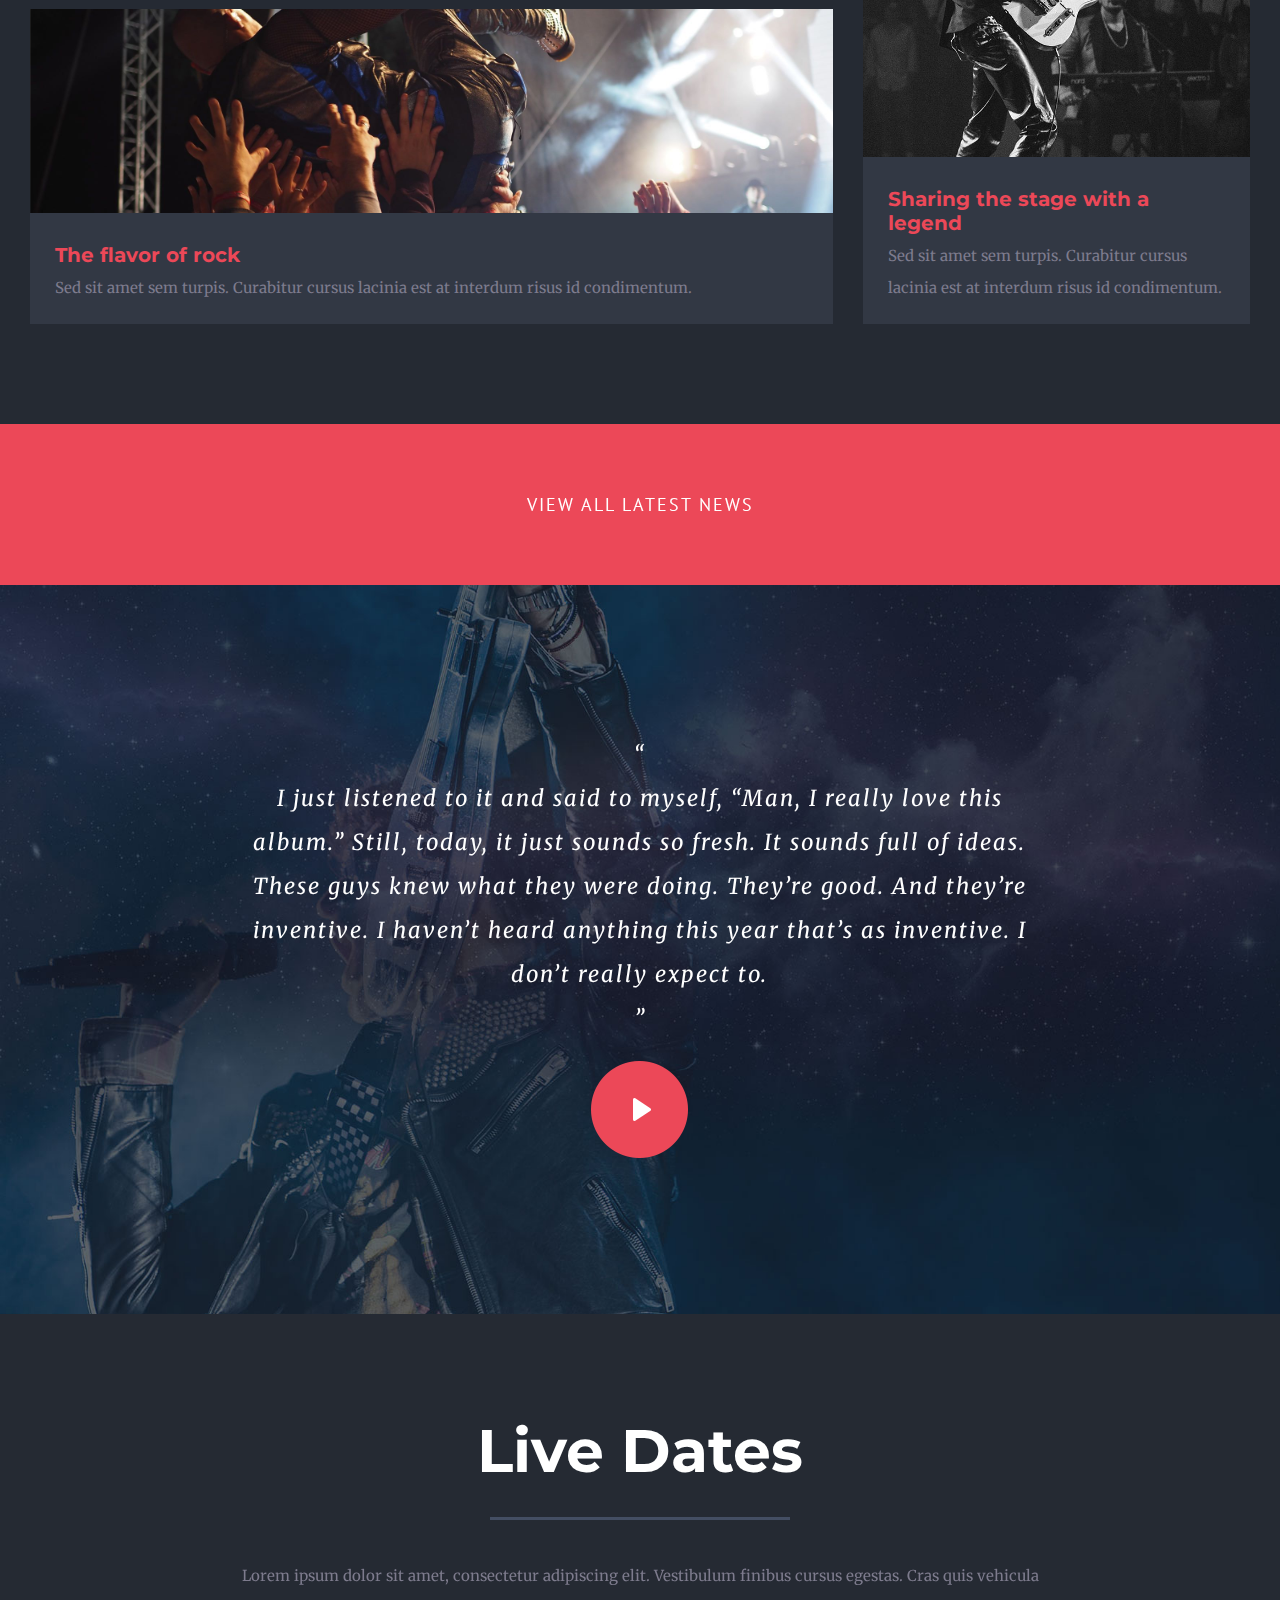
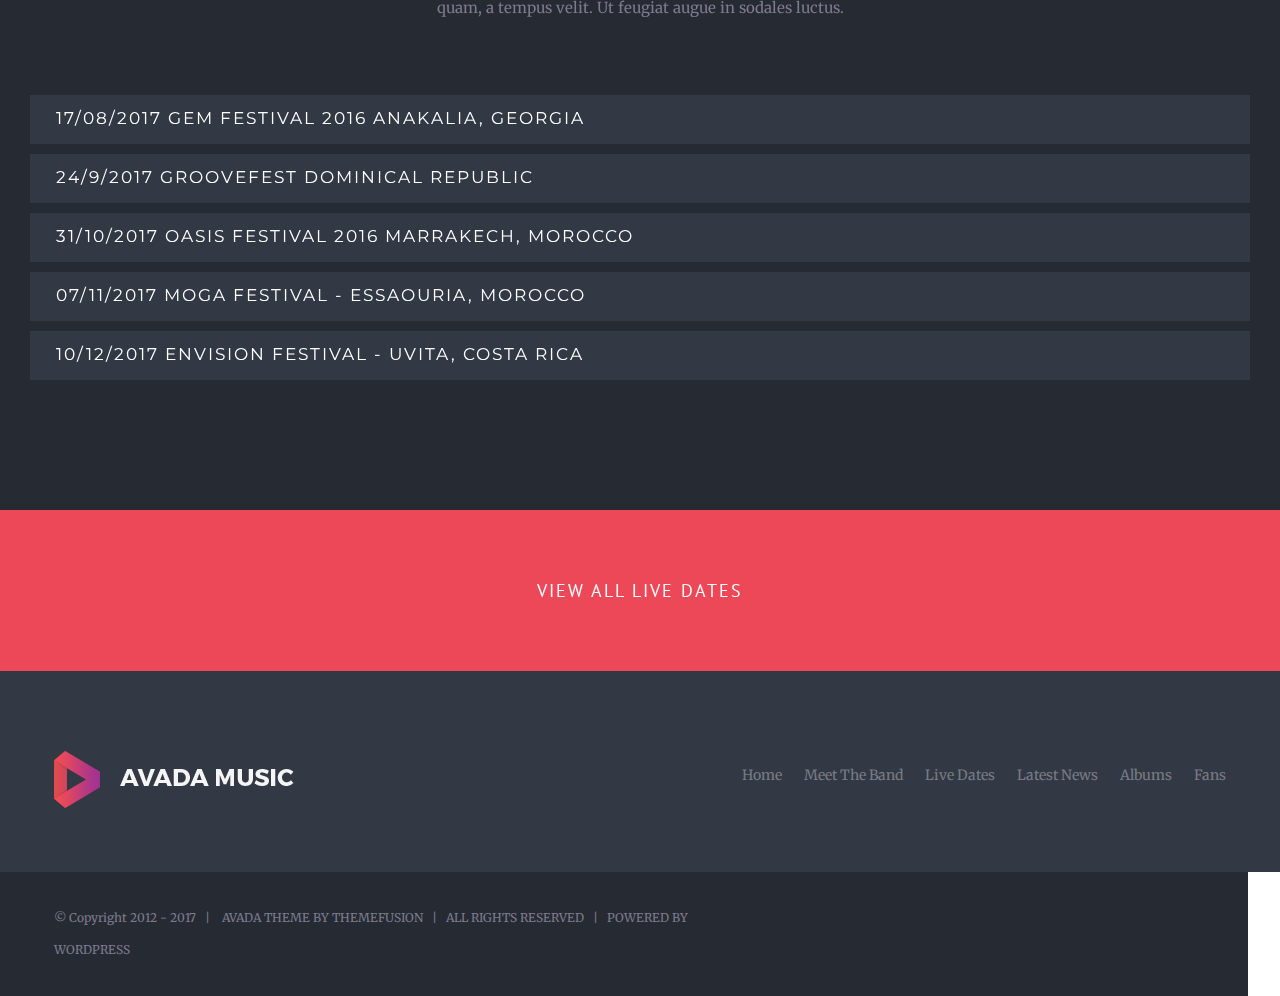
==== commit 4508933c: "Almost done with grid in Lasted news band, have yet animate" ====
--- a/index.html
+++ b/index.html
@@ -116,12 +116,48 @@
                     <div class="separator"></div>
                   </div>
                   <div class="grid">
-                    <div class="box box-1">Box 1</div>
-                    <div class="box box-2">Box 2</div>
-                    <div class="box box-3">Box 3</div>
-                    <div class="box box-4">Box 4</div>
-                    <div class="box box-5">Box 5</div>
-                    <div class="box box-6">Box 6</div>
+                    <div class="box box-1">
+                      <div class="grid-img grid-img-1"></div>
+                      <div class="grid-content">
+                        <h3>Technology and music</h3>
+                        <p>Sed sit amet sem turpis. Curabitur cursus lacinia est at interdum risus id condimentum.</p>
+                      </div>
+                    </div>
+                    <div class="box box-2">
+                      <div class="grid-img grid-img-2"></div>
+                      <div class="grid-content">
+                        <h3>Taking it back to the old school</h3>
+                        <p>Sed sit amet sem turpis. Curabitur cursus lacinia est at interdum risus id condimentum.</p>
+                      </div>
+                    </div>
+                    <div class="box box-3">
+                      <div class="grid-img grid-img-3"></div>
+                      <div class="grid-content">
+                        <h3>While my guitar gently weeps</h3>
+                        <p>Sed sit amet sem turpis. Curabitur cursus lacinia est at interdum risus id condimentum.</p>
+                      </div>
+                    </div>
+                    <div class="box box-4">
+                      <div class="grid-img grid-img-4"></div>
+                      <div class="grid-content">
+                        <h3>It just sounds better</h3>
+                        <p>Sed sit amet sem turpis. Curabitur cursus lacinia est at interdum risus id condimentum.</p>
+                      </div>
+                    </div>
+                    <div class="box box-5">
+                      <div class="grid-img grid-img-5"></div>
+                      <div class="grid-content">
+                        <h3>The flavor of rock</h3>
+                        <p>Sed sit amet sem turpis. Curabitur cursus lacinia est at interdum risus id condimentum.</p>
+                      </div>
+                    </div>
+                    <div class="box box-6">
+                      <div class="grid-img grid-img-6"></div>
+                      <div class="grid-content">
+                        <h3>Sharing the stage with a legend</h3>
+                        <p>Sed sit amet sem turpis. Curabitur cursus lacinia est at interdum risus id condimentum.</p>
+                      </div>
+                    </div>
                   </div>
                 </div>
               </div>
--- a/css/style.css
+++ b/css/style.css
@@ -1,6 +1,3 @@
-/* This is the style of the page
-    Author: HoangTran
-*/
 
 /* GLOBAL
 *******************/
@@ -13,10 +10,10 @@
   width: 100%;
   height: 100%;
 }
-h1 {
+/*h1 {
   font-size: 16px;
   font-weight: normal;
-}
+}*/
 a {
   text-decoration: none;
 }
@@ -72,7 +69,8 @@
 .slider-content {
   padding: 0 30px;
   position: fixed;
-  top: 30%;
+  top: 50%;
+  transform: translateY(-50%);
   z-index: 1;
   width: 100%;
 }
@@ -244,6 +242,7 @@
 .padding-wrapper {
   padding-top: 100px;
   padding-bottom: 100px;
+  background-color: #252a33;
 }
 .separator {
   margin-top: 70px;
@@ -256,26 +255,80 @@
 .grid {
   display: grid;
   grid-template-columns:1fr 1fr 1fr;
-  grid-auto-rows:minmax(200px, auto);
+  grid-auto-rows:minmax(315.125px, auto);
 /*   grid-auto-columns: 10px; */
   grid-gap: 30px;
   max-width: 1250px;
   margin: 0 auto;
 }
 .grid > div{
-    background: blue;
+    /*background: blue;*/
     padding:1em;
  }
  .grid > div:nth-child(odd){
-    background:red;
+    /*background:red;*/
   }
 .box {
   color: white;
   font-size: 30px;
+  position: relative;
 }
 .box-1 {
+
   grid-column: 1/3;
   grid-row: 1/2;
+}
+.grid-img {
+  background-size: cover;
+  background-position: center center;
+  position: absolute;
+  left: 0;
+  top: 0;
+  width: 100%;
+  height: 100%;
+}
+.grid-img-1 {
+  background-image: url(../images/blog_music_techo.jpg);
+}
+.grid-img-2 {
+  background-image: url(../images/blog-post1.jpg);
+}
+.grid-img-3 {
+  background-image: url(../images/blog-post3.jpg);
+}
+.grid-img-4 {
+  background-image: url(../images/blog-post4.jpg);
+}
+.grid-img-5 {
+  background-image: url(../images/blog_flavor_rock.jpg);
+}
+.grid-img-6 {
+  background-image: url(../images/blog-post2.jpg);
+}
+.grid-content {
+  position: absolute;
+  bottom: 0;
+  left: 0;
+  right: 0;
+  background-color: rgba(50,56,68,1);
+  text-align: left;
+  padding: 30px 25px 20px;
+
+
+}
+.grid-content h3 {
+  font-family: 'Montserrat', sans-serif;
+  font-size: 20px;
+  font-weight: 700;
+  color: #ec4858;
+  margin-bottom: 5px;
+}
+.grid-content p {
+  font-family: 'Merriweather', serif;
+  font-size: 15px;
+  font-weight: 400;
+  line-height: 32px;
+  color: #7d7b8d;
 }
 .box-2 {
   grid-column: 3/4;
